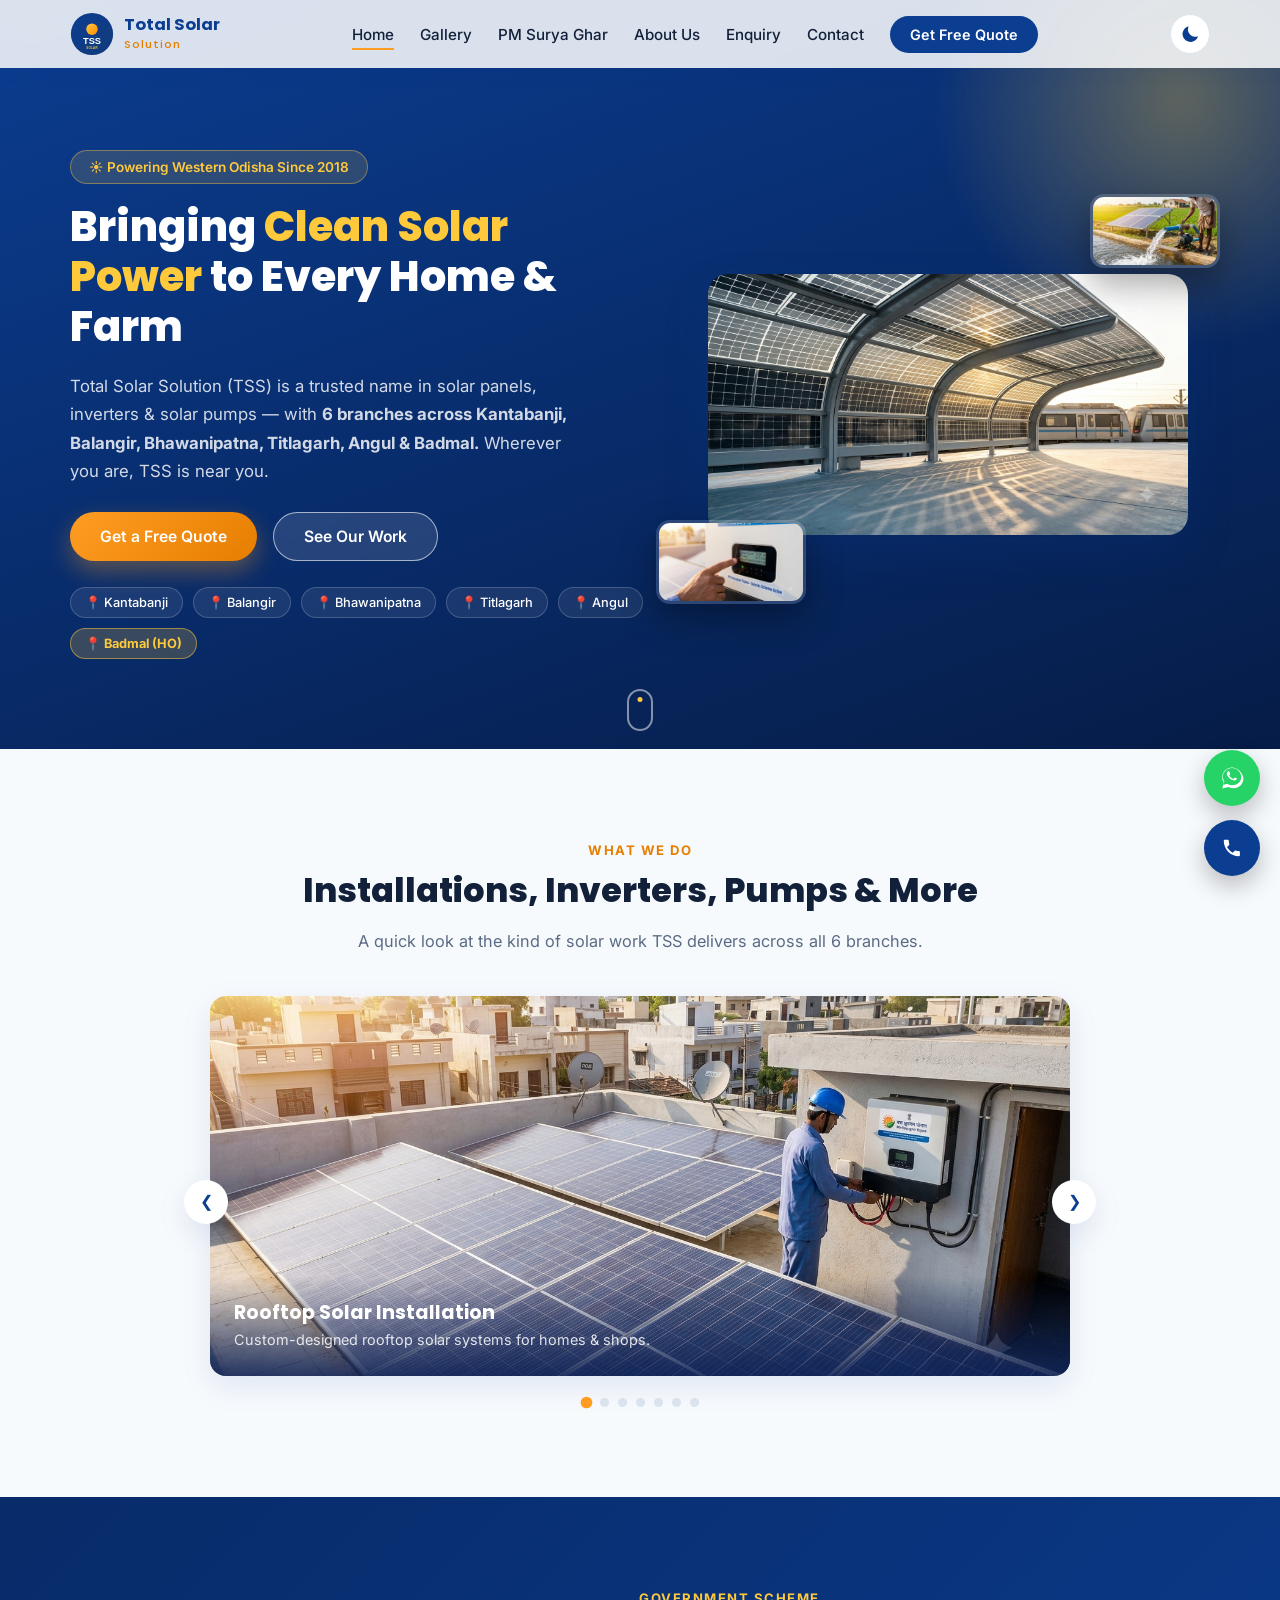
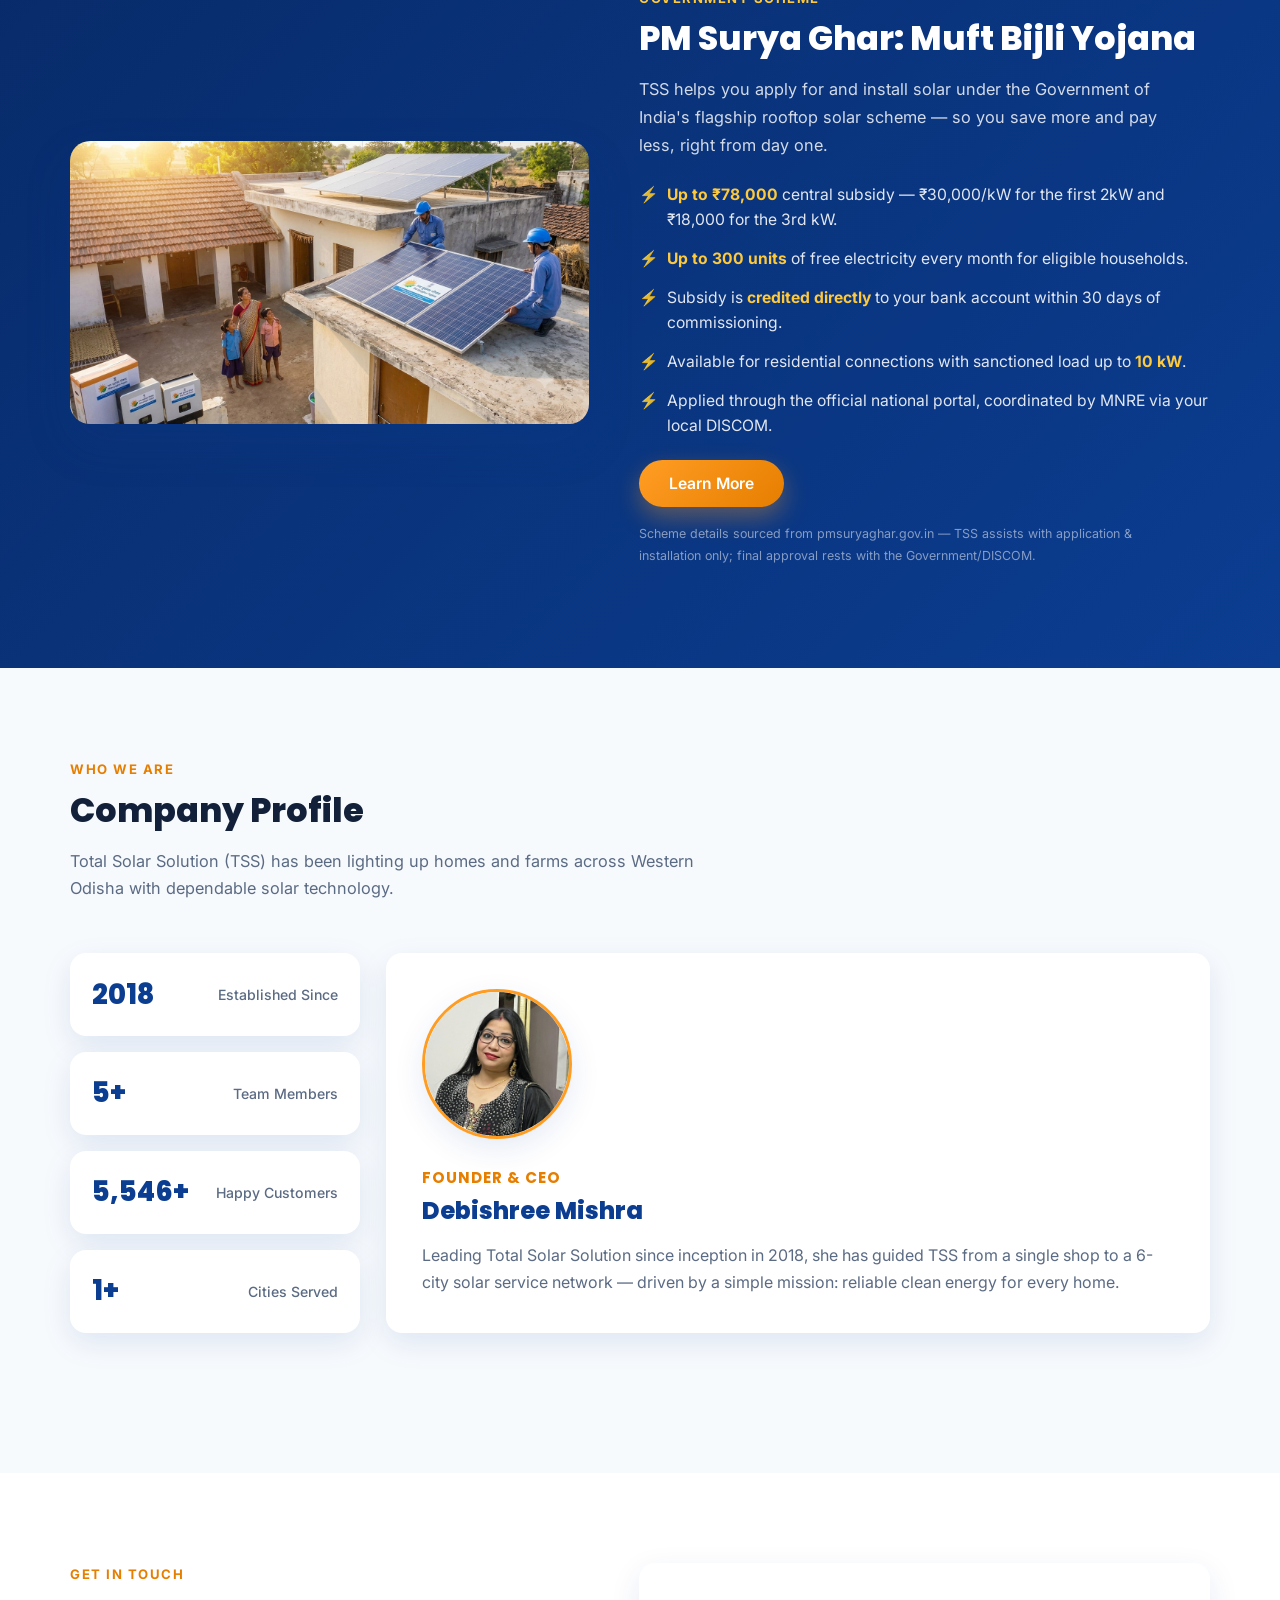
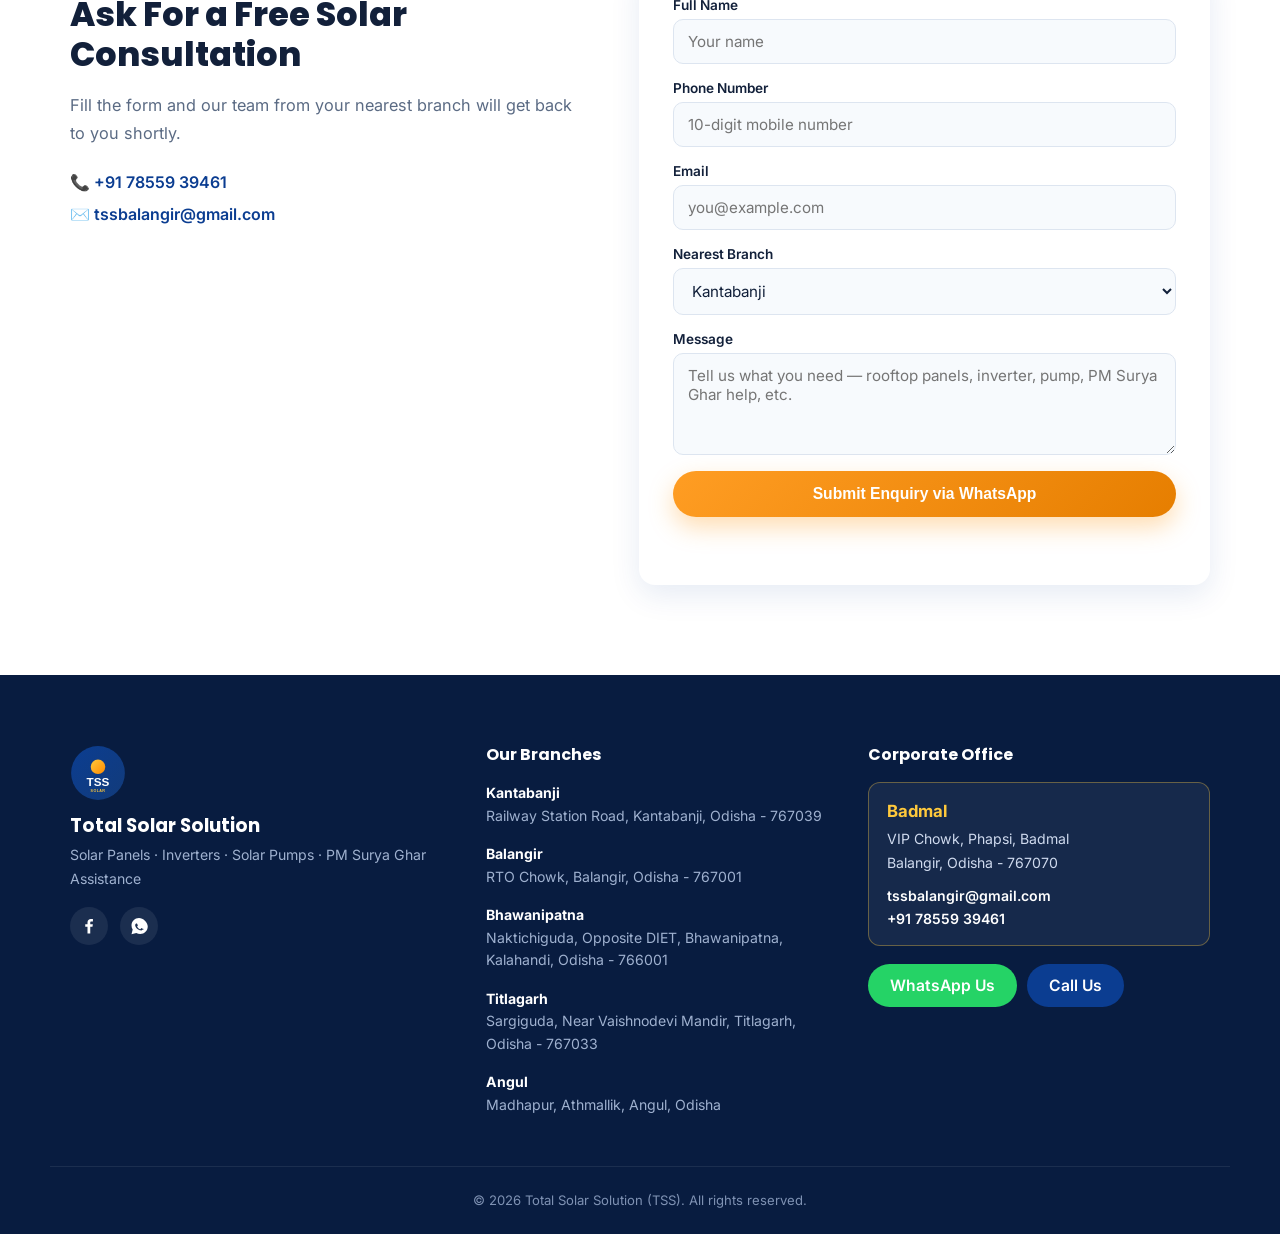
==== index.html @ 4fa4f5e7 "Initial commit: Total Solar Solution (TSS) landing page - Home page: hero, gallery, PM Surya Ghar te" ====
<!DOCTYPE html>
<html lang="en">
<head>
<meta charset="UTF-8">
<meta name="viewport" content="width=device-width, initial-scale=1.0">
<title>Total Solar Solution (TSS) | Solar Panels, Inverters & Pumps in Odisha</title>
<meta name="description" content="Total Solar Solution (TSS) - Trusted solar installation company with branches across Kantabanji, Balangir, Bhawanipatna, Titlagarh, Angul & Badmal. Solar panels, inverters, pumps & PM Surya Ghar Yojana assistance.">
<link rel="icon" href="images/logo.svg" type="image/svg+xml">
<link rel="preconnect" href="https://fonts.googleapis.com">
<link href="https://fonts.googleapis.com/css2?family=Poppins:wght@400;500;600;700;800&family=Inter:wght@400;500;600&display=swap" rel="stylesheet">
<link rel="stylesheet" href="css/style.css">
</head>
<body>

<!-- ===== NOTE FOR ANISH: Still open before going live =====
  1. Phone / WhatsApp number is set to +91 78559 39461 across the page. If WhatsApp uses a different number, update "917855939461" in index.html and js/script.js.
  2. Angul branch has no PIN code yet - search "Athmallik, Angul, Odisha" in the footer and add it once you have it.
  3. Facebook page URL - the footer icon currently links to "#", search "target=\"_blank\" rel=\"noopener\" aria-label=\"Facebook\"".
  4. Logo (images/logo.svg is still a placeholder) - swap in your real logo file.
  5. PM Surya Ghar "Learn More" button href="#" - link to your chosen page/portal.
  6. Enquiry form posts to Formsubmit using tssbalangir@gmail.com as a backup channel - confirm the activation email Formsubmit sends on first submission.
======================================================================= -->

<!-- Preloader -->
<div id="preloader"><div class="sun-loader"></div></div>

<!-- Floating action buttons -->
<div class="fab-stack">
  <a href="https://wa.me/917855939461" class="fab fab-whatsapp" target="_blank" rel="noopener" aria-label="Chat on WhatsApp">
    <svg viewBox="0 0 32 32" width="26" height="26"><path fill="#fff" d="M16 3C9.4 3 4 8.4 4 15c0 2.4.7 4.6 1.9 6.5L4 29l7.7-1.8c1.8 1 3.9 1.5 6.3 1.5 6.6 0 12-5.4 12-12S22.6 3 16 3zm0 21.8c-2 0-3.9-.5-5.5-1.5l-.4-.2-4.6 1.1 1.1-4.5-.3-.4C5.3 17.7 4.7 16 4.7 15 4.7 8.8 9.8 3.7 16 3.7S27.3 8.8 27.3 15 22.2 24.8 16 24.8zm6-8.3c-.3-.2-1.9-1-2.2-1.1-.3-.1-.5-.2-.7.2-.2.3-.8 1.1-1 1.3-.2.2-.4.2-.7.1-.3-.2-1.4-.5-2.7-1.6-1-.9-1.7-2-1.9-2.3-.2-.3 0-.5.1-.7.1-.1.3-.4.5-.5.2-.2.2-.3.3-.5.1-.2 0-.4 0-.6 0-.2-.7-1.8-1-2.4-.3-.6-.5-.6-.7-.6h-.6c-.2 0-.5.1-.8.4-.3.3-1 1-1 2.5s1.1 2.9 1.2 3.1c.1.2 2.1 3.3 5.2 4.5.7.3 1.3.5 1.7.6.7.2 1.4.2 1.9.1.6-.1 1.9-.8 2.1-1.5.3-.7.3-1.3.2-1.5-.1-.1-.3-.2-.6-.4z"/></svg>
  </a>
  <a href="tel:+917855939461" class="fab fab-call" aria-label="Call us">
    <svg viewBox="0 0 24 24" width="22" height="22"><path fill="#fff" d="M6.6 10.8c1.4 2.7 3.6 4.9 6.3 6.3l2.1-2.1c.3-.3.7-.4 1-.2 1.1.4 2.3.6 3.6.6.6 0 1 .4 1 1V20c0 .6-.4 1-1 1C10.6 21 3 13.4 3 4c0-.6.4-1 1-1h3.5c.6 0 1 .4 1 1 0 1.3.2 2.5.6 3.6.1.3 0 .7-.2 1l-2.3 2.2z"/></svg>
  </a>
</div>

<!-- ===== NAVBAR ===== -->
<header class="navbar" id="navbar">
  <div class="container nav-inner">
    <a href="#home" class="brand">
      <img src="images/logo.svg" alt="Total Solar Solution logo" class="brand-logo">
      <span class="brand-text">Total Solar<br><small>Solution</small></span>
    </a>
    <nav class="nav-links" id="navLinks">
      <a href="#home" class="nav-link active">Home</a>
      <a href="#gallery" class="nav-link">Gallery</a>
      <a href="#suryaghar" class="nav-link">PM Surya Ghar</a>
      <a href="#about" class="nav-link">About Us</a>
      <a href="#enquiry" class="nav-link">Enquiry</a>
      <a href="#footer" class="nav-link">Contact</a>
      <a href="#enquiry" class="nav-cta">Get Free Quote</a>
    </nav>
    <div class="nav-actions">
      <button class="theme-toggle" id="themeToggle" aria-label="Toggle dark mode">
        <svg class="icon-moon" viewBox="0 0 24 24" width="20" height="20"><path fill="currentColor" d="M20.7 14.9a8.5 8.5 0 0 1-10.6-11 .6.6 0 0 0-.8-.8 9.5 9.5 0 1 0 12.2 12.2.6.6 0 0 0-.8-.4z"/></svg>
        <svg class="icon-sun" viewBox="0 0 24 24" width="20" height="20"><circle cx="12" cy="12" r="4.5" fill="currentColor"/><g stroke="currentColor" stroke-width="1.8" stroke-linecap="round"><line x1="12" y1="1.5" x2="12" y2="4"/><line x1="12" y1="20" x2="12" y2="22.5"/><line x1="1.5" y1="12" x2="4" y2="12"/><line x1="20" y1="12" x2="22.5" y2="12"/><line x1="4.2" y1="4.2" x2="5.9" y2="5.9"/><line x1="18.1" y1="18.1" x2="19.8" y2="19.8"/><line x1="4.2" y1="19.8" x2="5.9" y2="18.1"/><line x1="18.1" y1="5.9" x2="19.8" y2="4.2"/></g></svg>
      </button>
      <button class="hamburger" id="hamburger" aria-label="Toggle menu">
        <span></span><span></span><span></span>
      </button>
    </div>
  </div>
</header>

<!-- ===== HERO ===== -->
<section class="hero" id="home">
  <div class="hero-bg-glow"></div>
  <div class="container hero-inner">
    <div class="hero-copy" data-reveal>
      <span class="badge-pill">☀️ Powering Western Odisha Since 2018</span>
      <h1>Bringing <span class="text-accent">Clean Solar Power</span> to Every Home &amp; Farm</h1>
      <p class="hero-sub">
        Total Solar Solution (TSS) is a trusted name in solar panels, inverters &amp; solar pumps —
        with <strong>6 branches across Kantabanji, Balangir, Bhawanipatna, Titlagarh, Angul &amp; Badmal.</strong>
        Wherever you are, TSS is near you.
      </p>
      <div class="hero-cta-row">
        <a href="#enquiry" class="btn btn-primary">Get a Free Quote</a>
        <a href="#gallery" class="btn btn-ghost">See Our Work</a>
      </div>
      <div class="city-chip-row">
        <span class="city-chip">📍 Kantabanji</span>
        <span class="city-chip">📍 Balangir</span>
        <span class="city-chip">📍 Bhawanipatna</span>
        <span class="city-chip">📍 Titlagarh</span>
        <span class="city-chip">📍 Angul</span>
        <span class="city-chip city-chip-main">📍 Badmal (HO)</span>
      </div>
    </div>
    <div class="hero-visual" data-reveal>
      <img src="images/hero-canopy.png" alt="Large-scale solar canopy installation" class="hero-img float-slow">
      <img src="images/inverter-photo.png" alt="Solar inverter monitoring display" class="hero-float hero-float-1 float-fast">
      <img src="images/pump-photo.png" alt="Solar water pump in a farm field" class="hero-float hero-float-2 float-med">
    </div>
  </div>
  <div class="scroll-cue"><span></span></div>
</section>

<!-- ===== SLIDESHOW / GALLERY ===== -->
<section class="gallery-section" id="gallery">
  <div class="container">
    <p class="eyebrow" data-reveal>What We Do</p>
    <h2 data-reveal>Installations, Inverters, Pumps &amp; More</h2>
    <p class="section-sub" data-reveal>A quick look at the kind of solar work TSS delivers across all 6 branches.</p>
  </div>
  <div class="slideshow" data-reveal>
    <div class="slides-track" id="slidesTrack">
      <div class="slide active">
        <img src="images/rooftop-install.png" alt="TSS technician connecting a rooftop solar installation in India">
        <div class="slide-caption"><h3>Rooftop Solar Installation</h3><p>Custom-designed rooftop solar systems for homes &amp; shops.</p></div>
      </div>
      <div class="slide">
        <img src="images/inverter-photo.png" alt="Solar inverter monitoring display showing live generation data">
        <div class="slide-caption"><h3>Solar Inverters</h3><p>Reliable on-grid &amp; off-grid inverters with warranty support.</p></div>
      </div>
      <div class="slide">
        <img src="images/pump-photo.png" alt="Solar water pump irrigating a farm field">
        <div class="slide-caption"><h3>Solar Water Pumps</h3><p>Diesel-free irrigation pumps for farmers in the region.</p></div>
      </div>
      <div class="slide">
        <img src="images/suryaghar-family.png" alt="Family with a PM Surya Ghar Yojana rooftop solar installation">
        <div class="slide-caption"><h3>PM Surya Ghar Yojana</h3><p>End-to-end help getting your subsidy &amp; free rooftop solar.</p></div>
      </div>
      <div class="slide">
        <img src="images/microgrid-pump.png" alt="Community microgrid and irrigation project supported by PM Surya Ghar Yojana">
        <div class="slide-caption"><h3>Rural Microgrid Projects</h3><p>Community-scale solar powering irrigation &amp; village needs.</p></div>
      </div>
      <div class="slide">
        <img src="images/battery-farm.png" alt="Solar farm battery and monitoring station">
        <div class="slide-caption"><h3>Battery &amp; Monitoring Systems</h3><p>Large-scale battery and inverter stations for reliable backup power.</p></div>
      </div>
      <div class="slide">
        <img src="images/hero-canopy.png" alt="Large-scale solar canopy installation">
        <div class="slide-caption"><h3>Large-Scale Solar Installations</h3><p>From rooftops to canopies — solar infrastructure at any scale.</p></div>
      </div>
    </div>
    <button class="slide-arrow slide-prev" id="slidePrev" aria-label="Previous slide">&#10094;</button>
    <button class="slide-arrow slide-next" id="slideNext" aria-label="Next slide">&#10095;</button>
    <div class="slide-dots" id="slideDots"></div>
  </div>
</section>

<!-- ===== PM SURYA GHAR YOJANA ===== -->
<section class="suryaghar-section" id="suryaghar">
  <div class="container suryaghar-inner">
    <div class="suryaghar-visual" data-reveal>
      <img src="images/suryaghar-family.png" alt="Family with a PM Surya Ghar Yojana rooftop solar installation" class="float-slow">
    </div>
    <div class="suryaghar-copy" data-reveal>
      <p class="eyebrow eyebrow-light">Government Scheme</p>
      <h2>PM Surya Ghar: Muft Bijli Yojana</h2>
      <p class="section-sub-light">
        TSS helps you apply for and install solar under the Government of India's flagship rooftop
        solar scheme — so you save more and pay less, right from day one.
      </p>
      <ul class="scheme-points">
        <li><strong>Up to ₹78,000</strong> central subsidy — ₹30,000/kW for the first 2kW and ₹18,000 for the 3rd kW.</li>
        <li><strong>Up to 300 units</strong> of free electricity every month for eligible households.</li>
        <li>Subsidy is <strong>credited directly</strong> to your bank account within 30 days of commissioning.</li>
        <li>Available for residential connections with sanctioned load up to <strong>10 kW</strong>.</li>
        <li>Applied through the official national portal, coordinated by MNRE via your local DISCOM.</li>
      </ul>
      <a href="pm-surya-ghar.html" class="btn btn-primary" id="learnMoreBtn">Learn More</a>
      <p class="scheme-disclaimer">Scheme details sourced from pmsuryaghar.gov.in — TSS assists with application &amp; installation only; final approval rests with the Government/DISCOM.</p>
    </div>
  </div>
</section>

<!-- ===== ABOUT / COMPANY PROFILE ===== -->
<section class="about-section" id="about">
  <div class="container">
    <p class="eyebrow" data-reveal>Who We Are</p>
    <h2 data-reveal>Company Profile</h2>
    <p class="section-sub" data-reveal>Total Solar Solution (TSS) has been lighting up homes and farms across Western Odisha with dependable solar technology.</p>

    <div class="about-grid">
      <div class="stats-grid" data-reveal>
        <div class="stat-card">
          <span class="stat-num" data-count="2018" data-suffix="">2018</span>
          <span class="stat-label">Established Since</span>
        </div>
        <div class="stat-card">
          <span class="stat-num" data-count="20" data-suffix="+">0</span>
          <span class="stat-label">Team Members</span>
        </div>
        <div class="stat-card">
          <span class="stat-num" data-count="20000" data-suffix="+">0</span>
          <span class="stat-label">Happy Customers</span>
        </div>
        <div class="stat-card">
          <span class="stat-num" data-count="6" data-suffix="+">0</span>
          <span class="stat-label">Cities Served</span>
        </div>
      </div>

      <div class="ceo-card" data-reveal>
        <div class="ceo-photo-wrap">
          <img src="images/ceo.jpg" alt="Debishree Mishra, Founder &amp; CEO of Total Solar Solution" class="ceo-photo">
        </div>
        <div class="ceo-info">
          <h3>Founder &amp; CEO</h3>
          <p class="ceo-name">Debishree Mishra</p>
          <p>Leading Total Solar Solution since inception in 2018, she has guided TSS from a single shop
          to a 6-city solar service network — driven by a simple mission: reliable clean energy for every home.</p>
        </div>
      </div>
    </div>
  </div>
</section>

<!-- ===== ENQUIRY / CONTACT FORM ===== -->
<section class="enquiry-section" id="enquiry">
  <div class="container enquiry-inner">
    <div class="enquiry-copy" data-reveal>
      <p class="eyebrow">Get In Touch</p>
      <h2>Ask For a Free Solar Consultation</h2>
      <p class="section-sub">Fill the form and our team from your nearest branch will get back to you shortly.</p>
      <div class="quick-contact">
        <a href="tel:+917855939461" class="quick-contact-item">📞 +91 78559 39461</a>
        <a href="mailto:tssbalangir@gmail.com" class="quick-contact-item">✉️ tssbalangir@gmail.com</a>
      </div>
    </div>
    <form class="enquiry-form" data-reveal id="enquiryForm" action="https://formsubmit.co/tssbalangir@gmail.com" method="POST">
      <input type="hidden" name="_subject" value="New Enquiry - TSS Website">
      <input type="hidden" name="_captcha" value="false">
      <div class="form-row">
        <label>Full Name</label>
        <input type="text" name="Name" required placeholder="Your name">
      </div>
      <div class="form-row">
        <label>Phone Number</label>
        <input type="tel" name="Phone" required placeholder="10-digit mobile number">
      </div>
      <div class="form-row">
        <label>Email</label>
        <input type="email" name="Email" placeholder="you@example.com">
      </div>
      <div class="form-row">
        <label>Nearest Branch</label>
        <select name="Branch">
          <option>Kantabanji</option>
          <option>Balangir</option>
          <option>Bhawanipatna</option>
          <option>Titlagarh</option>
          <option>Angul</option>
          <option>Badmal (Head Office)</option>
        </select>
      </div>
      <div class="form-row">
        <label>Message</label>
        <textarea name="Message" rows="4" placeholder="Tell us what you need — rooftop panels, inverter, pump, PM Surya Ghar help, etc."></textarea>
      </div>
      <button type="submit" class="btn btn-primary btn-block">Submit Enquiry via WhatsApp</button>
      <p class="form-status" id="formStatus"></p>
    </form>
  </div>
</section>

<!-- ===== FOOTER ===== -->
<footer class="footer" id="footer">
  <div class="container footer-grid">
    <div class="footer-brand">
      <img src="images/logo.svg" alt="TSS logo" class="footer-logo">
      <h3>Total Solar Solution</h3>
      <p>Solar Panels &middot; Inverters &middot; Solar Pumps &middot; PM Surya Ghar Assistance</p>
      <div class="footer-social">
        <a href="#" target="_blank" rel="noopener" aria-label="Facebook">
          <svg viewBox="0 0 24 24" width="20" height="20"><path fill="#fff" d="M13.5 21v-8h2.7l.4-3.1h-3.1V8c0-.9.25-1.5 1.55-1.5H16.7V3.7C16.4 3.65 15.4 3.55 14.25 3.55c-2.4 0-4.05 1.45-4.05 4.1V9.9H7.5V13h2.7v8h3.3z"/></svg>
        </a>
        <a href="https://wa.me/917855939461" target="_blank" rel="noopener" aria-label="WhatsApp">
          <svg viewBox="0 0 32 32" width="20" height="20"><path fill="#fff" d="M16 3C9.4 3 4 8.4 4 15c0 2.4.7 4.6 1.9 6.5L4 29l7.7-1.8c1.8 1 3.9 1.5 6.3 1.5 6.6 0 12-5.4 12-12S22.6 3 16 3zm6 18.5c-.3.7-1.6 1.4-2.1 1.5-.6.1-1.3.1-1.9-.1-.4-.2-1-.4-1.7-.6-3.1-1.2-5.1-4.3-5.2-4.5-.1-.2-1.2-1.6-1.2-3.1s.7-2.2 1-2.5c.3-.3.6-.4.8-.4h.6c.2 0 .4 0 .7.6.3.6 1 2.2 1 2.4 0 .2.1.4 0 .6-.1.2-.1.3-.3.5-.2.1-.4.4-.5.5-.1.2-.3.4-.1.7.2.3.9 1.4 1.9 2.3 1.3 1.1 2.4 1.4 2.7 1.6.3.1.5.1.7-.1.2-.2.8-1 1-1.3.2-.4.4-.3.7-.2.3.1 1.9.9 2.2 1.1.3.1.5.2.6.3.1.2.1.9-.2 1.6z"/></svg>
        </a>
      </div>
    </div>

    <div class="footer-addresses">
      <h4>Our Branches</h4>
      <ul class="address-list">
        <li><strong>Kantabanji</strong><br>Railway Station Road, Kantabanji, Odisha - 767039</li>
        <li><strong>Balangir</strong><br>RTO Chowk, Balangir, Odisha - 767001</li>
        <li><strong>Bhawanipatna</strong><br>Naktichiguda, Opposite DIET, Bhawanipatna, Kalahandi, Odisha - 766001</li>
        <li><strong>Titlagarh</strong><br>Sargiguda, Near Vaishnodevi Mandir, Titlagarh, Odisha - 767033</li>
        <li><strong>Angul</strong><br>Madhapur, Athmallik, Angul, Odisha</li>
      </ul>
    </div>

    <div class="footer-hq">
      <h4>Corporate Office</h4>
      <div class="hq-card">
        <strong>Badmal</strong>
        <p>VIP Chowk, Phapsi, Badmal<br>Balangir, Odisha - 767070</p>
        <a href="mailto:tssbalangir@gmail.com">tssbalangir@gmail.com</a>
        <a href="tel:+917855939461">+91 78559 39461</a>
      </div>
      <div class="footer-btn-row">
        <a href="https://wa.me/917855939461" class="btn btn-whatsapp" target="_blank" rel="noopener">WhatsApp Us</a>
        <a href="tel:+917855939461" class="btn btn-call">Call Us</a>
      </div>
    </div>
  </div>
  <div class="footer-bottom">
    <p>&copy; <span id="year"></span> Total Solar Solution (TSS). All rights reserved.</p>
  </div>
</footer>

<script src="js/script.js"></script>
</body>
</html>
---- css/style.css ----
/* ===================== TSS Landing Page Styles ===================== */
:root{
  --navy:#0B3D91;
  --navy-dark:#082B69;
  --orange:#FF9D23;
  --orange-dark:#E67E00;
  --yellow:#FFC93C;
  --green:#2FAE60;
  --bg-light:#F7FAFD;
  --text-dark:#12203A;
  --text-muted:#5B6B84;
  --white:#FFFFFF;
  --card-bg:#FFFFFF;
  --section-alt-bg:#FFFFFF;
  --navbar-bg:rgba(255,255,255,0.85);
  --border-light:#dde5f0;
  --accent-strong:var(--navy);
  --radius:16px;
  --shadow-soft:0 10px 30px rgba(11,61,145,0.10);
  --shadow-strong:0 20px 45px rgba(11,61,145,0.18);
  --font-head:'Poppins', sans-serif;
  --font-body:'Inter', sans-serif;
}

[data-theme="dark"]{
  --bg-light:#0A1420;
  --text-dark:#EAF1FB;
  --text-muted:#93A5C4;
  --card-bg:#101B2C;
  --section-alt-bg:#0D1826;
  --navbar-bg:rgba(8,16,28,0.85);
  --border-light:#233150;
  --accent-strong:#8FB4FF;
  --shadow-soft:0 10px 30px rgba(0,0,0,0.45);
  --shadow-strong:0 20px 45px rgba(0,0,0,0.55);
}

*,*::before,*::after{ box-sizing:border-box; }
html{ scroll-behavior:smooth; }
body{
  margin:0;
  font-family:var(--font-body);
  color:var(--text-dark);
  background:var(--bg-light);
  overflow-x:hidden;
  transition:background-color .4s ease, color .4s ease;
}
img{ max-width:100%; display:block; }
a{ text-decoration:none; color:inherit; }
ul{ margin:0; padding:0; list-style:none; }
h1,h2,h3,h4{ font-family:var(--font-head); margin:0 0 .5em; line-height:1.2; }
p{ margin:0 0 1em; color:var(--text-muted); line-height:1.7; }
.container{ width:100%; max-width:1180px; margin:0 auto; padding:0 20px; }

/* ---------- Preloader ---------- */
#preloader{
  position:fixed; inset:0; background:var(--navy);
  display:flex; align-items:center; justify-content:center;
  z-index:9999; transition:opacity .5s ease, visibility .5s ease;
}
#preloader.hide{ opacity:0; visibility:hidden; }
.sun-loader{
  width:60px; height:60px; border-radius:50%;
  background:conic-gradient(var(--yellow), var(--orange), var(--yellow));
  animation:spin 1s linear infinite;
  position:relative;
}
.sun-loader::after{
  content:''; position:absolute; inset:8px; border-radius:50%; background:var(--navy);
}
@keyframes spin{ to{ transform:rotate(360deg); } }

/* ---------- Buttons ---------- */
.btn{
  display:inline-flex; align-items:center; justify-content:center;
  padding:14px 30px; border-radius:50px; font-weight:600; font-size:0.98rem;
  border:none; cursor:pointer; transition:transform .25s ease, box-shadow .25s ease, background .25s ease;
}
.btn-primary{ background:linear-gradient(135deg, var(--orange), var(--orange-dark)); color:#fff; box-shadow:0 10px 25px rgba(255,157,35,.35); }
.btn-primary:hover{ transform:translateY(-3px); box-shadow:0 16px 30px rgba(255,157,35,.45); }
.btn-ghost{ background:rgba(255,255,255,.12); color:#fff; border:1.5px solid rgba(255,255,255,.6); backdrop-filter:blur(4px); }
.btn-ghost:hover{ background:rgba(255,255,255,.25); transform:translateY(-3px); }
.btn-block{ width:100%; }
.btn-whatsapp{ background:#25D366; color:#fff; padding:12px 22px; border-radius:50px; font-weight:600; }
.btn-call{ background:var(--navy); color:#fff; padding:12px 22px; border-radius:50px; font-weight:600; }

/* ---------- Reveal animation ---------- */
[data-reveal]{ opacity:0; transform:translateY(30px); transition:opacity .8s ease, transform .8s ease; }
[data-reveal].in-view{ opacity:1; transform:translateY(0); }

/* ---------- Floating animations ---------- */
@keyframes floatSlow{ 0%,100%{ transform:translateY(0) rotate(0deg);} 50%{ transform:translateY(-14px) rotate(1deg);} }
@keyframes floatMed{ 0%,100%{ transform:translateY(0);} 50%{ transform:translateY(-20px);} }
@keyframes floatFast{ 0%,100%{ transform:translateY(0) rotate(0deg);} 50%{ transform:translateY(-10px) rotate(-3deg);} }
.float-slow{ animation:floatSlow 6s ease-in-out infinite; }
.float-med{ animation:floatMed 5s ease-in-out infinite; }
.float-fast{ animation:floatFast 4s ease-in-out infinite; }

/* ---------- Navbar ---------- */
.navbar{
  position:fixed; top:0; left:0; right:0; z-index:1000;
  background:var(--navbar-bg); backdrop-filter:blur(10px);
  box-shadow:0 2px 20px rgba(11,61,145,0.06);
  transition:padding .3s ease, box-shadow .3s ease, background-color .4s ease;
}
.navbar.scrolled{ box-shadow:0 6px 24px rgba(11,61,145,.12); }
.nav-inner{ display:flex; align-items:center; justify-content:space-between; padding:12px 20px; }
.brand{ display:flex; align-items:center; gap:10px; }
.brand-logo{ width:44px; height:44px; }
.brand-text{ font-family:var(--font-head); font-weight:700; color:var(--accent-strong); font-size:1.02rem; line-height:1.1; }
.brand-text small{ font-weight:500; color:var(--orange-dark); font-size:.7rem; letter-spacing:1px; }

.nav-links{ display:flex; align-items:center; gap:26px; }
.nav-link{ font-weight:500; color:var(--text-dark); position:relative; padding:6px 0; font-size:.95rem; }
.nav-link::after{ content:''; position:absolute; left:0; bottom:0; width:0; height:2px; background:var(--orange); transition:width .3s ease; }
.nav-link:hover::after, .nav-link.active::after{ width:100%; }
.nav-cta{ background:var(--navy); color:#fff !important; padding:10px 20px; border-radius:50px; font-weight:600; font-size:.9rem; transition:background .3s ease, transform .3s ease; }
.nav-cta:hover{ background:var(--orange-dark); transform:translateY(-2px); }

.nav-actions{ display:flex; align-items:center; gap:10px; }
.theme-toggle{
  display:flex; align-items:center; justify-content:center; width:40px; height:40px;
  border-radius:50%; border:1.5px solid var(--border-light); background:var(--card-bg);
  color:var(--accent-strong); cursor:pointer; transition:transform .3s ease, background-color .4s ease, border-color .4s ease;
}
.theme-toggle:hover{ transform:rotate(20deg) scale(1.08); }
.theme-toggle .icon-sun{ display:none; }
[data-theme="dark"] .theme-toggle .icon-moon{ display:none; }
[data-theme="dark"] .theme-toggle .icon-sun{ display:block; }

.hamburger{ display:none; flex-direction:column; gap:5px; background:none; border:none; cursor:pointer; padding:8px; z-index:1100; }
.hamburger span{ width:26px; height:3px; background:var(--accent-strong); border-radius:2px; transition:all .3s ease; }
.hamburger.open span:nth-child(1){ transform:translateY(8px) rotate(45deg); }
.hamburger.open span:nth-child(2){ opacity:0; }
.hamburger.open span:nth-child(3){ transform:translateY(-8px) rotate(-45deg); }

/* ---------- Hero ---------- */
.hero{
  position:relative; padding:150px 0 90px;
  background:linear-gradient(160deg, var(--navy) 0%, var(--navy-dark) 55%, #061c47 100%);
  overflow:hidden;
}
.hero-bg-glow{
  position:absolute; top:-150px; right:-150px; width:500px; height:500px;
  background:radial-gradient(circle, rgba(255,201,60,.35), transparent 70%);
  filter:blur(10px); pointer-events:none;
}
.hero-inner{ display:grid; grid-template-columns:1.1fr 1fr; align-items:center; gap:40px; position:relative; z-index:2; }
.badge-pill{
  display:inline-block; background:rgba(255,201,60,.15); color:var(--yellow);
  padding:8px 18px; border-radius:50px; font-size:.85rem; font-weight:600; margin-bottom:18px;
  border:1px solid rgba(255,201,60,.4);
}
.hero h1{ color:#fff; font-size:2.6rem; font-weight:800; margin-bottom:20px; }
.text-accent{ color:var(--yellow); }
.hero-sub{ color:rgba(255,255,255,.82); font-size:1.05rem; max-width:520px; }
.hero-cta-row{ display:flex; gap:16px; flex-wrap:wrap; margin:26px 0; }
.city-chip-row{ display:flex; flex-wrap:wrap; gap:10px; margin-top:10px; }
.city-chip{
  background:rgba(255,255,255,.08); color:#fff; padding:7px 14px; border-radius:50px;
  font-size:.8rem; font-weight:500; border:1px solid rgba(255,255,255,.18);
}
.city-chip-main{ background:rgba(255,201,60,.2); border-color:rgba(255,201,60,.5); color:var(--yellow); font-weight:700; }

.hero-visual{ position:relative; display:flex; align-items:center; justify-content:center; min-height:380px; }
.hero-img{ width:100%; max-width:480px; border-radius:20px; box-shadow:var(--shadow-strong); }
.hero-float{ position:absolute; border-radius:14px; box-shadow:0 15px 35px rgba(0,0,0,.35); border:3px solid rgba(255,255,255,.15); }
.hero-float-1{ width:150px; bottom:-10px; left:-30px; }
.hero-float-2{ width:130px; top:-20px; right:-10px; }

.scroll-cue{ position:absolute; bottom:18px; left:50%; transform:translateX(-50%); z-index:2; }
.scroll-cue span{ display:block; width:26px; height:42px; border:2px solid rgba(255,255,255,.5); border-radius:20px; position:relative; }
.scroll-cue span::before{
  content:''; position:absolute; top:6px; left:50%; transform:translateX(-50%);
  width:5px; height:5px; background:var(--yellow); border-radius:50%;
  animation:scrollDot 1.6s ease infinite;
}
@keyframes scrollDot{ 0%{ top:6px; opacity:1;} 80%{ top:24px; opacity:0;} 100%{ top:6px; opacity:0;} }

/* ---------- Section shared ---------- */
section{ padding:90px 0; }
.eyebrow{ color:var(--orange-dark); font-weight:700; letter-spacing:1.5px; text-transform:uppercase; font-size:.82rem; margin-bottom:10px; }
.eyebrow-light{ color:var(--yellow); }
h2{ font-size:2.1rem; font-weight:800; color:var(--text-dark); }
.section-sub{ max-width:640px; font-size:1.02rem; }
.section-sub-light{ color:rgba(255,255,255,.82); max-width:520px; font-size:1.02rem; }

/* ---------- Gallery / slideshow ---------- */
.gallery-section .container{ text-align:center; margin-bottom:40px; }
.gallery-section .section-sub{ margin:0 auto; }
.slideshow{ position:relative; max-width:900px; margin:0 auto; padding:0 20px; }
.slides-track{ position:relative; height:380px; overflow:hidden; border-radius:var(--radius); box-shadow:var(--shadow-soft); background:var(--card-bg); }
.slide{
  position:absolute; inset:0; opacity:0; visibility:hidden; z-index:1;
  transition:opacity .6s ease; background:var(--card-bg);
}
.slide.active{ opacity:1; visibility:visible; z-index:2; }
.slide img{ width:100%; height:380px; object-fit:cover; background:#eef4fb; display:block; }
.slide-caption{
  position:absolute; left:0; right:0; bottom:0; padding:24px;
  background:linear-gradient(0deg, rgba(11,32,84,.88), transparent);
  color:#fff;
}
.slide-caption h3{ color:#fff; margin-bottom:4px; font-size:1.2rem; }
.slide-caption p{ color:rgba(255,255,255,.85); margin:0; font-size:.9rem; }
.slide-arrow{
  position:absolute; top:50%; transform:translateY(-50%); z-index:5;
  background:var(--card-bg); border:none; width:44px; height:44px; border-radius:50%;
  box-shadow:var(--shadow-soft); cursor:pointer; font-size:1rem; color:var(--accent-strong);
  transition:background .3s ease, transform .3s ease;
}
.slide-arrow:hover{ background:var(--orange); color:#fff; }
.slide-prev{ left:-6px; }
.slide-next{ right:-6px; }
.slide-dots{ display:flex; justify-content:center; gap:9px; margin-top:22px; }
.slide-dots span{ width:9px; height:9px; border-radius:50%; background:var(--border-light); cursor:pointer; transition:background .3s ease, transform .3s ease; }
.slide-dots span.active{ background:var(--orange); transform:scale(1.3); }

/* ---------- PM Surya Ghar ---------- */
.suryaghar-section{
  background:linear-gradient(135deg, var(--navy-dark), var(--navy));
  position:relative; overflow:hidden;
}
.suryaghar-inner{ display:grid; grid-template-columns:1fr 1.1fr; gap:50px; align-items:center; }
.suryaghar-visual img{ border-radius:20px; box-shadow:var(--shadow-strong); }
.suryaghar-copy h2{ color:#fff; }
.scheme-points{ margin:22px 0; display:flex; flex-direction:column; gap:14px; }
.scheme-points li{ color:rgba(255,255,255,.88); padding-left:28px; position:relative; font-size:.98rem; line-height:1.6; }
.scheme-points li::before{ content:'⚡'; position:absolute; left:0; top:0; }
.scheme-points strong{ color:var(--yellow); }
.scheme-disclaimer{ font-size:.78rem; color:rgba(255,255,255,.5); margin-top:16px; max-width:520px; }

/* ---------- About / stats / CEO ---------- */
.about-section .container > p, .about-section .container > h2, .about-section .container > .eyebrow{ max-width:640px; }

.about-grid{ display:grid; grid-template-columns:290px 1fr; gap:26px; align-items:stretch; margin:50px 0; }

.stats-grid{ display:grid; grid-template-columns:repeat(4,1fr); gap:20px; max-width:100% !important; }
.about-grid .stats-grid{ grid-template-columns:1fr; gap:16px; }
.stat-card{
  background:var(--card-bg); border-radius:var(--radius); padding:28px 14px; text-align:center;
  box-shadow:var(--shadow-soft); transition:transform .3s ease, box-shadow .3s ease, background-color .4s ease;
}
.about-grid .stat-card{ display:flex; flex-direction:row; align-items:center; justify-content:space-between; text-align:left; padding:18px 22px; }
.stat-card:hover{ transform:translateY(-8px); box-shadow:var(--shadow-strong); }
.stat-num{ display:block; font-family:var(--font-head); font-size:2.1rem; font-weight:800; color:var(--accent-strong); }
.about-grid .stat-num{ font-size:1.7rem; }
.stat-label{ display:block; margin-top:6px; color:var(--text-muted); font-size:.88rem; font-weight:500; }
.about-grid .stat-label{ margin-top:0; text-align:right; }

.ceo-card{
  display:flex; gap:30px; align-items:center; background:var(--card-bg); border-radius:var(--radius);
  padding:36px; box-shadow:var(--shadow-soft); max-width:100% !important; flex-wrap:wrap;
  transition:background-color .4s ease;
}
.about-grid .ceo-card{ height:100%; align-content:center; }
.ceo-photo-wrap{ flex-shrink:0; }
.ceo-photo{
  width:150px; height:150px; border-radius:50%; object-fit:cover;
  border:3px solid var(--orange); box-shadow:var(--shadow-soft);
}
.ceo-photo-placeholder{
  width:150px; height:150px; border-radius:50%; background:linear-gradient(160deg,#eef4fb,#dde9f7);
  display:flex; flex-direction:column; align-items:center; justify-content:center; gap:8px;
  border:3px dashed #b9cbe6; text-align:center;
}
.ceo-photo-placeholder span{ font-size:.62rem; color:#7d8ba3; font-weight:600; padding:0 10px; }
.ceo-info h3{ color:var(--orange-dark); font-size:.95rem; text-transform:uppercase; letter-spacing:1px; margin-bottom:4px; }
.ceo-name{ font-family:var(--font-head); font-size:1.5rem; font-weight:800; color:var(--accent-strong); margin-bottom:10px; }
.ceo-info p:last-child{ margin-bottom:0; }

[data-theme="dark"] .ceo-photo-placeholder{ background:linear-gradient(160deg,#1b2740,#141d30); border-color:#33445f; }
[data-theme="dark"] .ceo-photo-placeholder span{ color:#9fb1cf; }

/* ---------- Enquiry form ---------- */
.enquiry-section{ background:var(--section-alt-bg); transition:background-color .4s ease; }
.enquiry-inner{ display:grid; grid-template-columns:1fr 1.1fr; gap:50px; align-items:flex-start; }
.enquiry-copy .section-sub{ margin-bottom:24px; }
.quick-contact{ display:flex; flex-direction:column; gap:12px; }
.quick-contact-item{ font-weight:600; color:var(--accent-strong); font-size:1rem; }
.enquiry-form{ background:var(--card-bg); border-radius:var(--radius); padding:34px; box-shadow:var(--shadow-soft); display:flex; flex-direction:column; gap:16px; transition:background-color .4s ease; }
.form-row{ display:flex; flex-direction:column; gap:6px; }
.form-row label{ font-weight:600; font-size:.85rem; color:var(--text-dark); }
.form-row input, .form-row select, .form-row textarea{
  padding:12px 14px; border-radius:10px; border:1.5px solid var(--border-light); font-family:var(--font-body);
  font-size:.95rem; background:var(--bg-light); color:var(--text-dark); transition:border-color .3s ease, box-shadow .3s ease, background-color .4s ease;
}
.form-row input:focus, .form-row select:focus, .form-row textarea:focus{
  outline:none; border-color:var(--orange); box-shadow:0 0 0 3px rgba(255,157,35,.15);
}
.form-status{
  font-size:.85rem; font-weight:600; color:var(--green); text-align:center;
  margin:2px 0 0; min-height:1.2em; opacity:0; transition:opacity .3s ease;
}
.form-status.show{ opacity:1; }

/* ---------- Footer ---------- */
.footer{ background:#081c40; color:#cfdaee; padding:70px 0 0; }
.footer-grid{ display:grid; grid-template-columns:1.1fr 1fr 1fr; gap:40px; padding-bottom:50px; border-bottom:1px solid rgba(255,255,255,.08); }
.footer-logo{ width:56px; height:56px; margin-bottom:14px; }
.footer-brand h3{ color:#fff; margin-bottom:6px; }
.footer-brand p{ color:#9fb1cf; font-size:.88rem; }
.footer-social{ display:flex; gap:12px; margin-top:16px; }
.footer-social a{ width:38px; height:38px; border-radius:50%; background:rgba(255,255,255,.08); display:flex; align-items:center; justify-content:center; transition:background .3s ease, transform .3s ease; }
.footer-social a:hover{ background:var(--orange); transform:translateY(-3px); }
.footer h4{ color:#fff; font-size:1rem; margin-bottom:18px; }
.address-list{ display:flex; flex-direction:column; gap:16px; }
.address-list li{ font-size:.88rem; color:#9fb1cf; line-height:1.6; }
.address-list strong{ color:#fff; }
.hq-card{
  background:rgba(255,255,255,.06); border:1px solid rgba(255,201,60,.35); border-radius:12px;
  padding:18px; display:flex; flex-direction:column; gap:6px; margin-bottom:18px;
}
.hq-card strong{ color:var(--yellow); font-size:1.05rem; }
.hq-card p{ color:#cfdaee; font-size:.88rem; margin:0 0 6px; }
.hq-card a{ font-size:.88rem; color:#fff; font-weight:600; }
.footer-btn-row{ display:flex; gap:10px; flex-wrap:wrap; }
.footer-bottom{ text-align:center; padding:22px 0; }
.footer-bottom p{ color:#7f92b3; font-size:.82rem; margin:0; }

/* ---------- Floating action buttons (whatsapp/call) ---------- */
.fab-stack{ position:fixed; bottom:24px; right:20px; z-index:900; display:flex; flex-direction:column; gap:14px; }
.fab{
  width:56px; height:56px; border-radius:50%; display:flex; align-items:center; justify-content:center;
  box-shadow:0 10px 25px rgba(0,0,0,.25); transition:transform .3s ease;
}
.fab-whatsapp{ background:#25D366; }
.fab-call{ background:var(--navy); }
.fab:hover{ transform:scale(1.1); }

/* ====================== RESPONSIVE ====================== */
@media (max-width:1024px){
  .hero h1{ font-size:2.2rem; }
  .suryaghar-inner, .enquiry-inner{ grid-template-columns:1fr; }
  .suryaghar-visual{ order:2; }
  .footer-grid{ grid-template-columns:1fr 1fr; }
  .footer-hq{ grid-column:span 2; }
}

@media (max-width:860px){
  .nav-links{
    position:fixed; top:0; right:-100%; height:100vh; width:78%; max-width:340px;
    background:var(--card-bg); flex-direction:column; align-items:flex-start; justify-content:flex-start;
    padding:100px 30px 30px; gap:22px; box-shadow:-10px 0 40px rgba(0,0,0,.15);
    transition:right .4s ease, background-color .4s ease; z-index:1050;
  }
  .nav-links.open{ right:0; }
  .nav-cta{ margin-top:10px; }
  .hamburger{ display:flex; }
  .hero-inner{ grid-template-columns:1fr; text-align:center; }
  .hero-sub{ margin:0 auto; }
  .hero-cta-row, .city-chip-row{ justify-content:center; }
  .hero-visual{ margin-top:40px; min-height:320px; }
  .about-grid{ grid-template-columns:1fr; gap:24px; }
  .about-grid .stats-grid{ grid-template-columns:repeat(2,1fr); gap:20px; }
  .about-grid .stat-card{ flex-direction:column; text-align:center; padding:28px 14px; }
  .about-grid .stat-num{ font-size:2.1rem; }
  .about-grid .stat-label{ text-align:center; margin-top:6px; }
  .stats-grid{ grid-template-columns:repeat(2,1fr); }
  .ceo-card{ flex-direction:column; text-align:center; }
}

@media (max-width:600px){
  section{ padding:64px 0; }
  .hero{ padding:130px 0 70px; }
  .hero h1{ font-size:1.8rem; }
  h2{ font-size:1.6rem; }
  .slide img{ height:260px; }
  .slides-track{ height:260px; }
  .hero-float-1{ width:105px; }
  .hero-float-2{ width:95px; }
  .footer-grid{ grid-template-columns:1fr; }
  .footer-hq{ grid-column:span 1; }
  .stats-grid{ grid-template-columns:repeat(2,1fr); gap:14px; }
  .stat-card{ padding:20px 10px; }
  .stat-num{ font-size:1.6rem; }
  .about-grid .stat-num{ font-size:1.6rem; }
  .about-grid .stat-card{ padding:20px 10px; }
  .enquiry-form{ padding:22px; }
  .fab{ width:50px; height:50px; }
  .brand-text{ font-size:.9rem; }
  .theme-toggle{ width:36px; height:36px; }
}
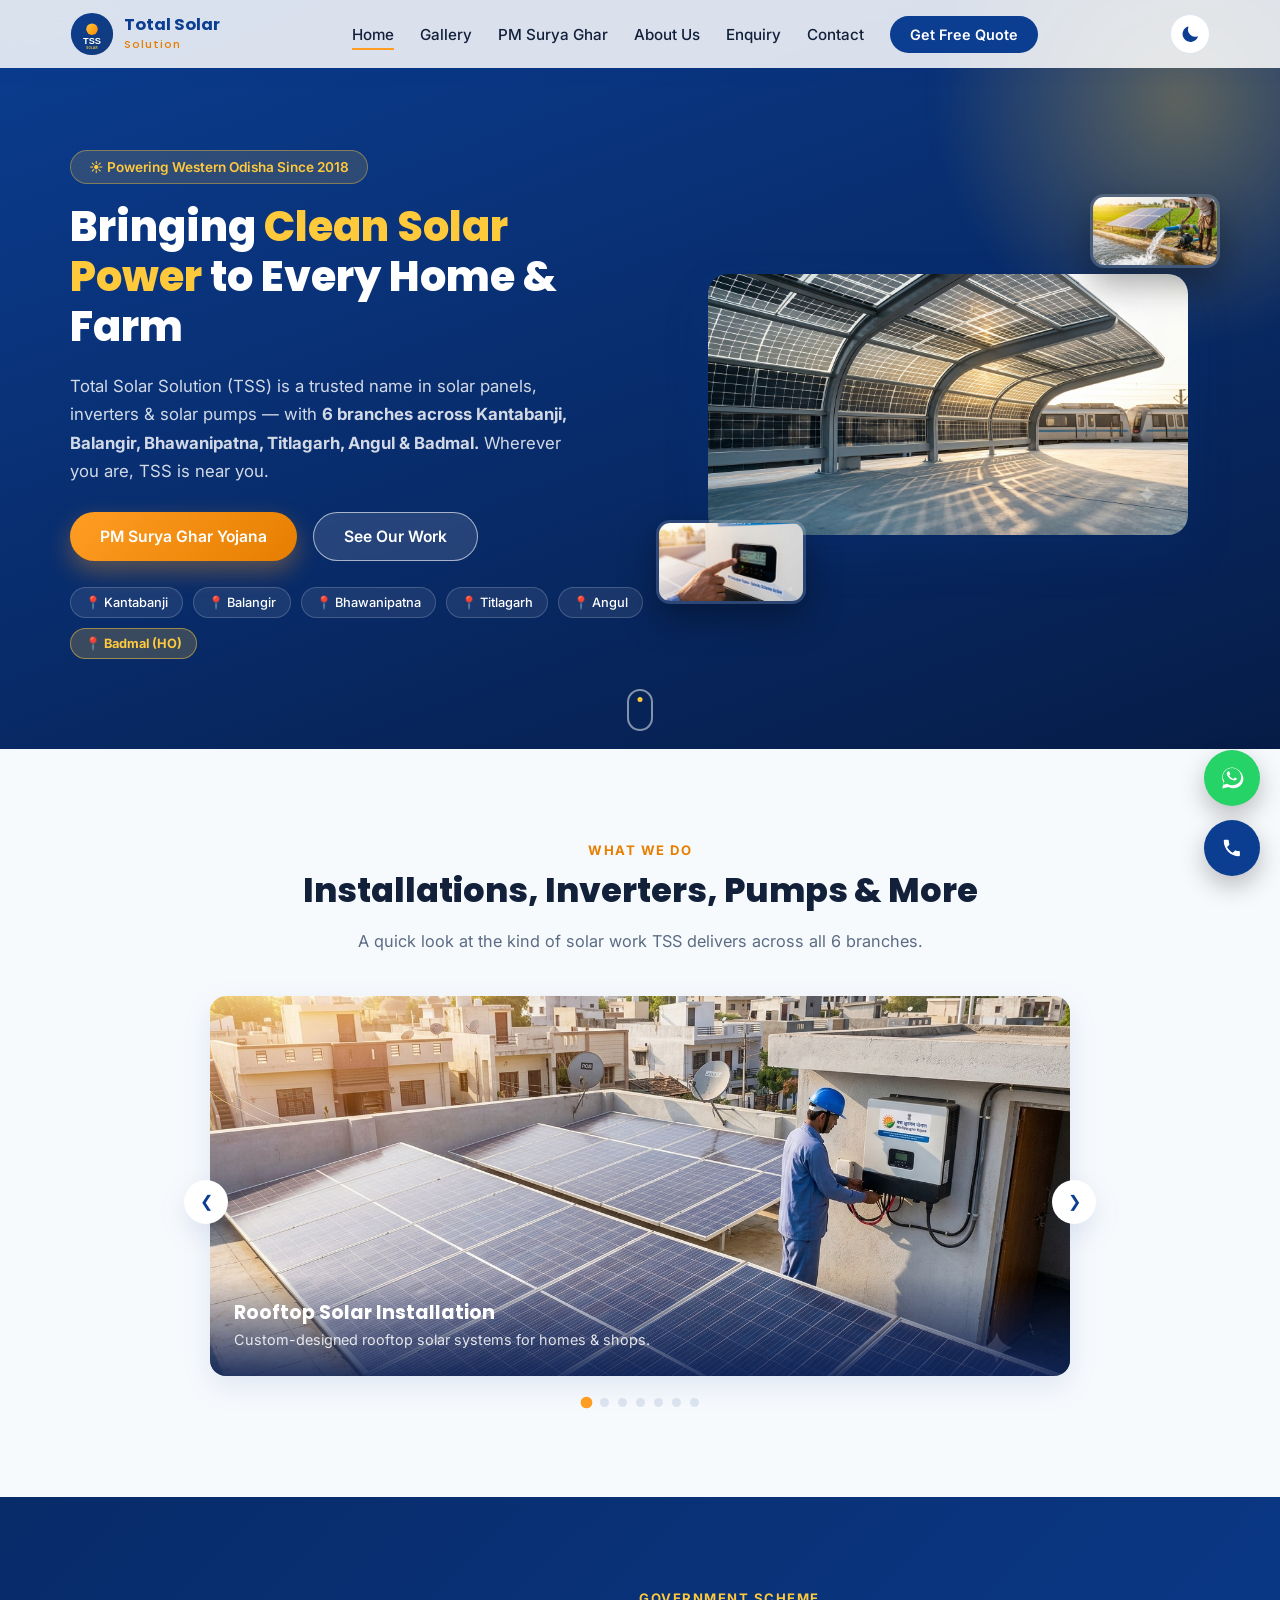
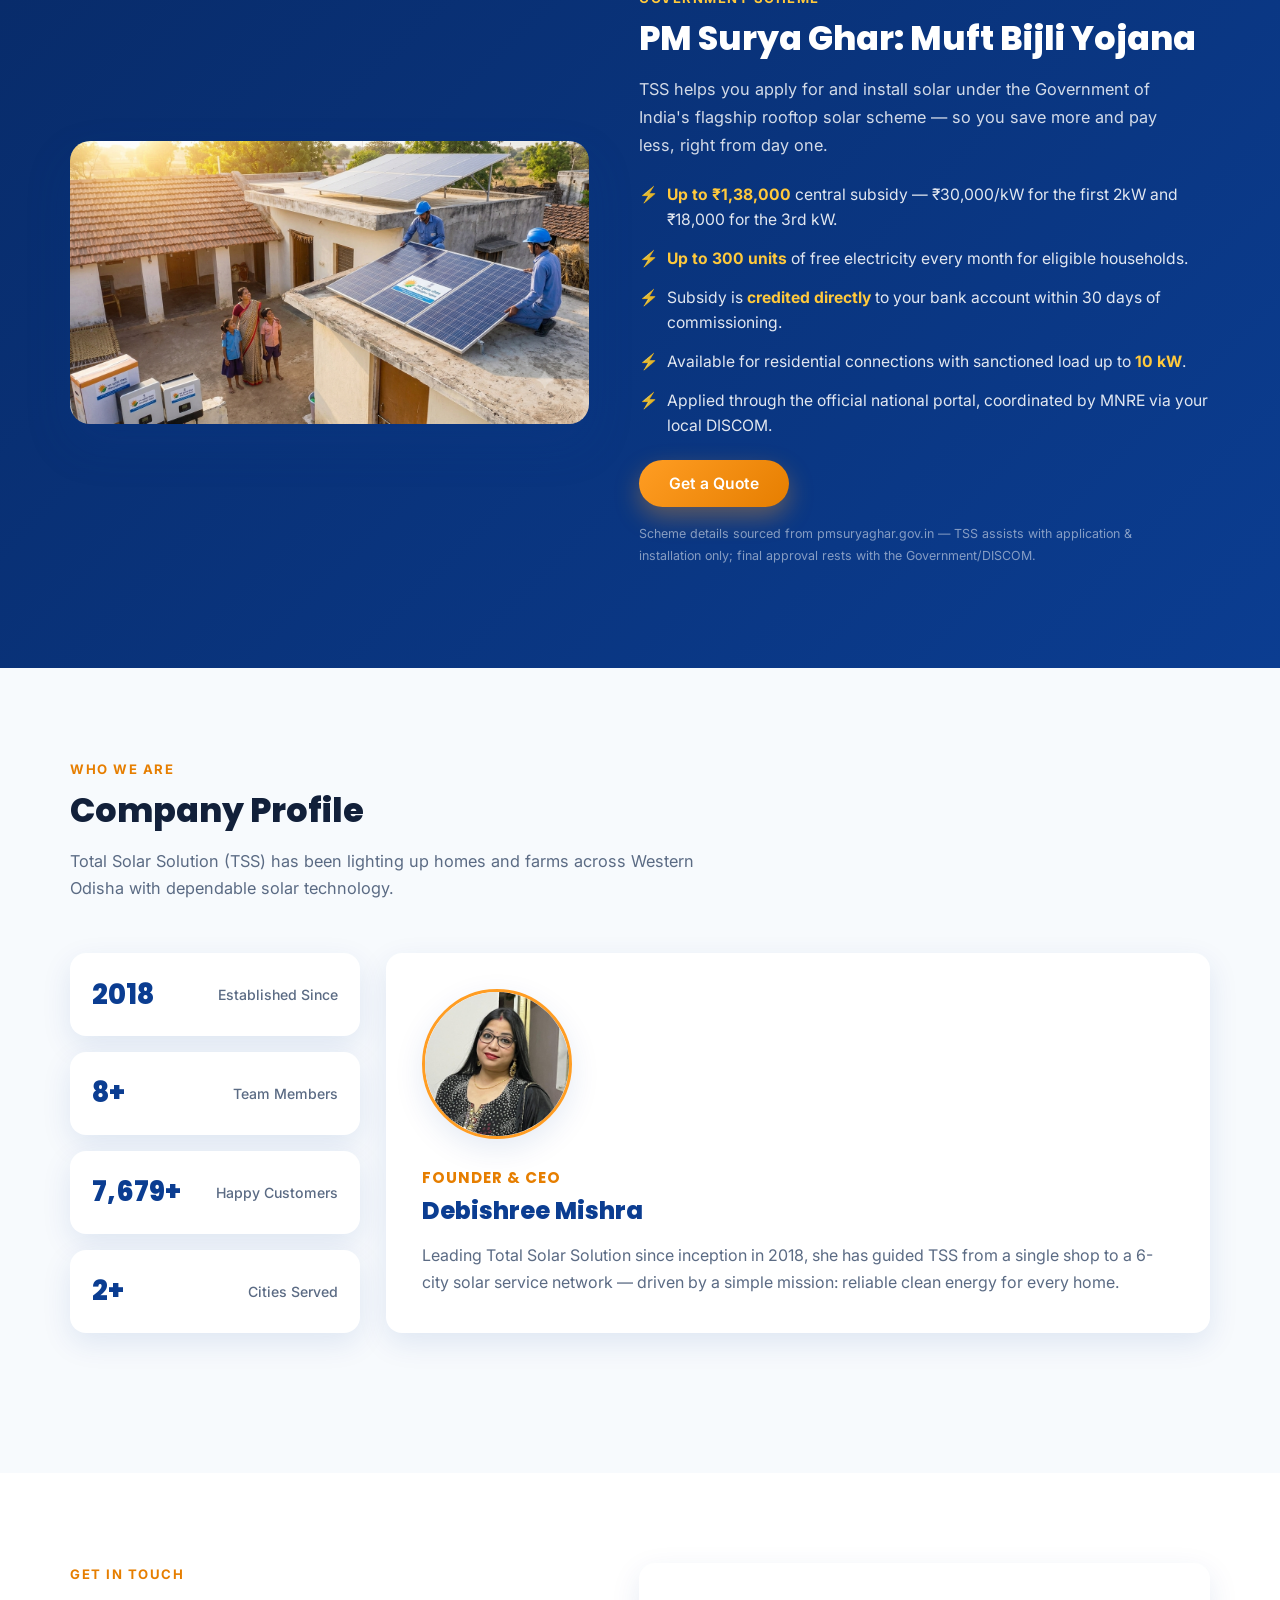
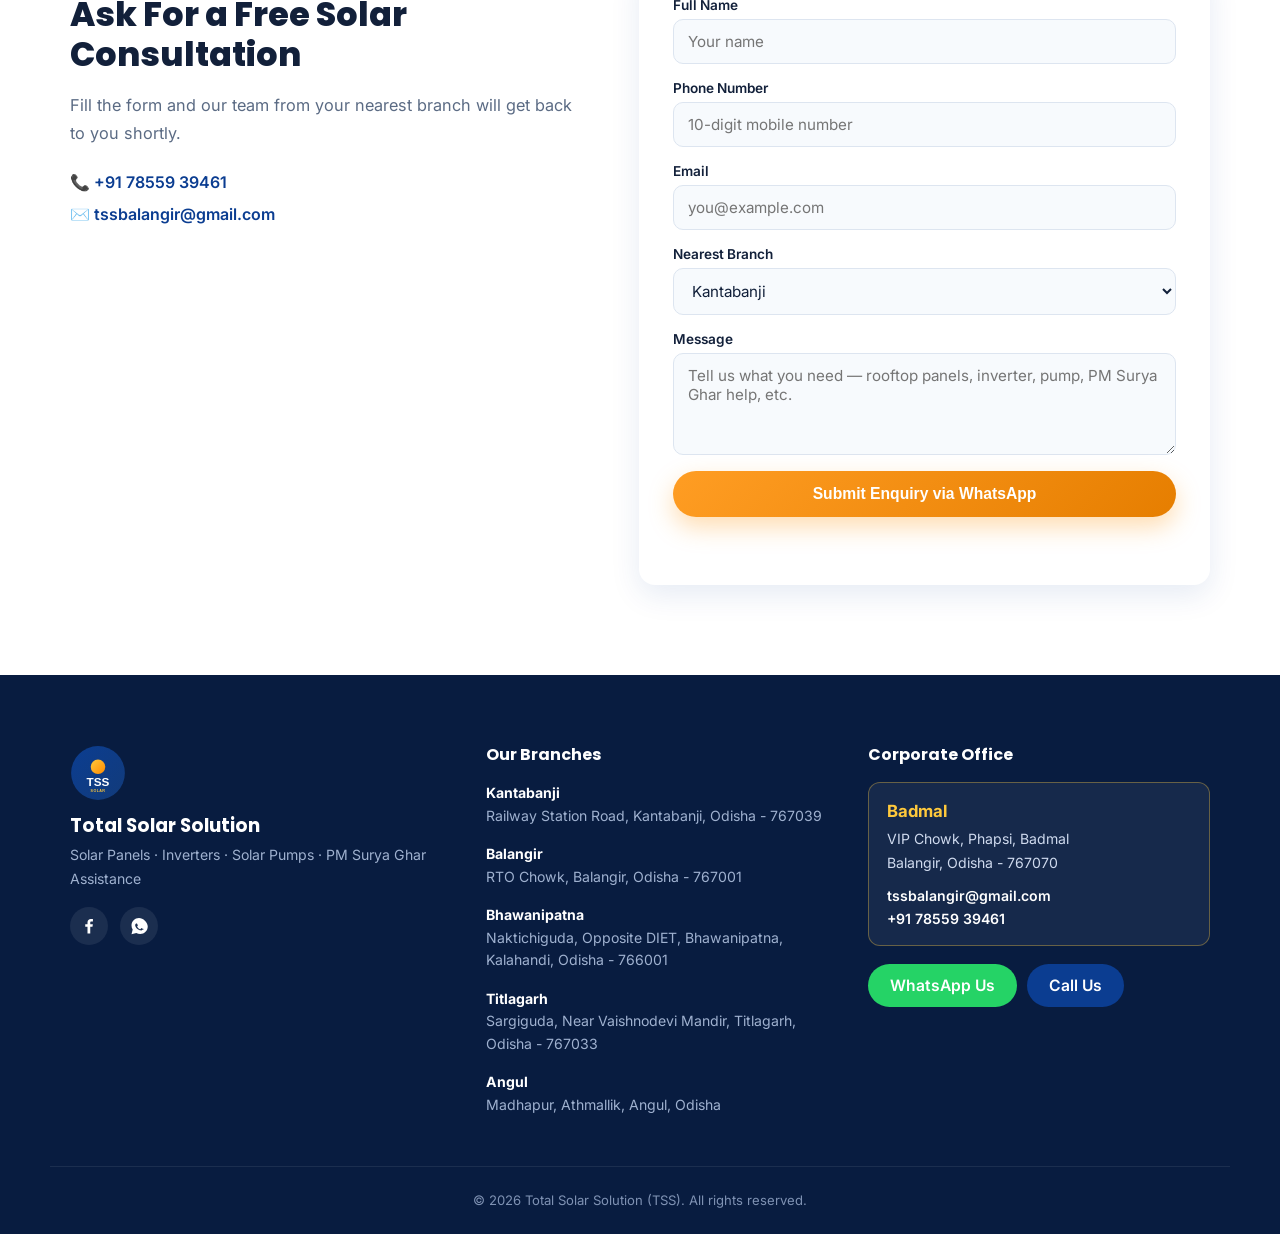
==== commit 77764b50: "Update subsidy figure to 1,38,000; hero CTA now links to PM Surya Ghar page; rename Learn More to Ge" ====
--- a/index.html
+++ b/index.html
@@ -75,7 +75,7 @@
         Wherever you are, TSS is near you.
       </p>
       <div class="hero-cta-row">
-        <a href="#enquiry" class="btn btn-primary">Get a Free Quote</a>
+        <a href="pm-surya-ghar.html" class="btn btn-primary">PM Surya Ghar Yojana</a>
         <a href="#gallery" class="btn btn-ghost">See Our Work</a>
       </div>
       <div class="city-chip-row">
@@ -154,13 +154,13 @@
         solar scheme — so you save more and pay less, right from day one.
       </p>
       <ul class="scheme-points">
-        <li><strong>Up to ₹78,000</strong> central subsidy — ₹30,000/kW for the first 2kW and ₹18,000 for the 3rd kW.</li>
+        <li><strong>Up to ₹1,38,000</strong> central subsidy — ₹30,000/kW for the first 2kW and ₹18,000 for the 3rd kW.</li>
         <li><strong>Up to 300 units</strong> of free electricity every month for eligible households.</li>
         <li>Subsidy is <strong>credited directly</strong> to your bank account within 30 days of commissioning.</li>
         <li>Available for residential connections with sanctioned load up to <strong>10 kW</strong>.</li>
         <li>Applied through the official national portal, coordinated by MNRE via your local DISCOM.</li>
       </ul>
-      <a href="pm-surya-ghar.html" class="btn btn-primary" id="learnMoreBtn">Learn More</a>
+      <a href="pm-surya-ghar.html" class="btn btn-primary" id="learnMoreBtn">Get a Quote</a>
       <p class="scheme-disclaimer">Scheme details sourced from pmsuryaghar.gov.in — TSS assists with application &amp; installation only; final approval rests with the Government/DISCOM.</p>
     </div>
   </div>
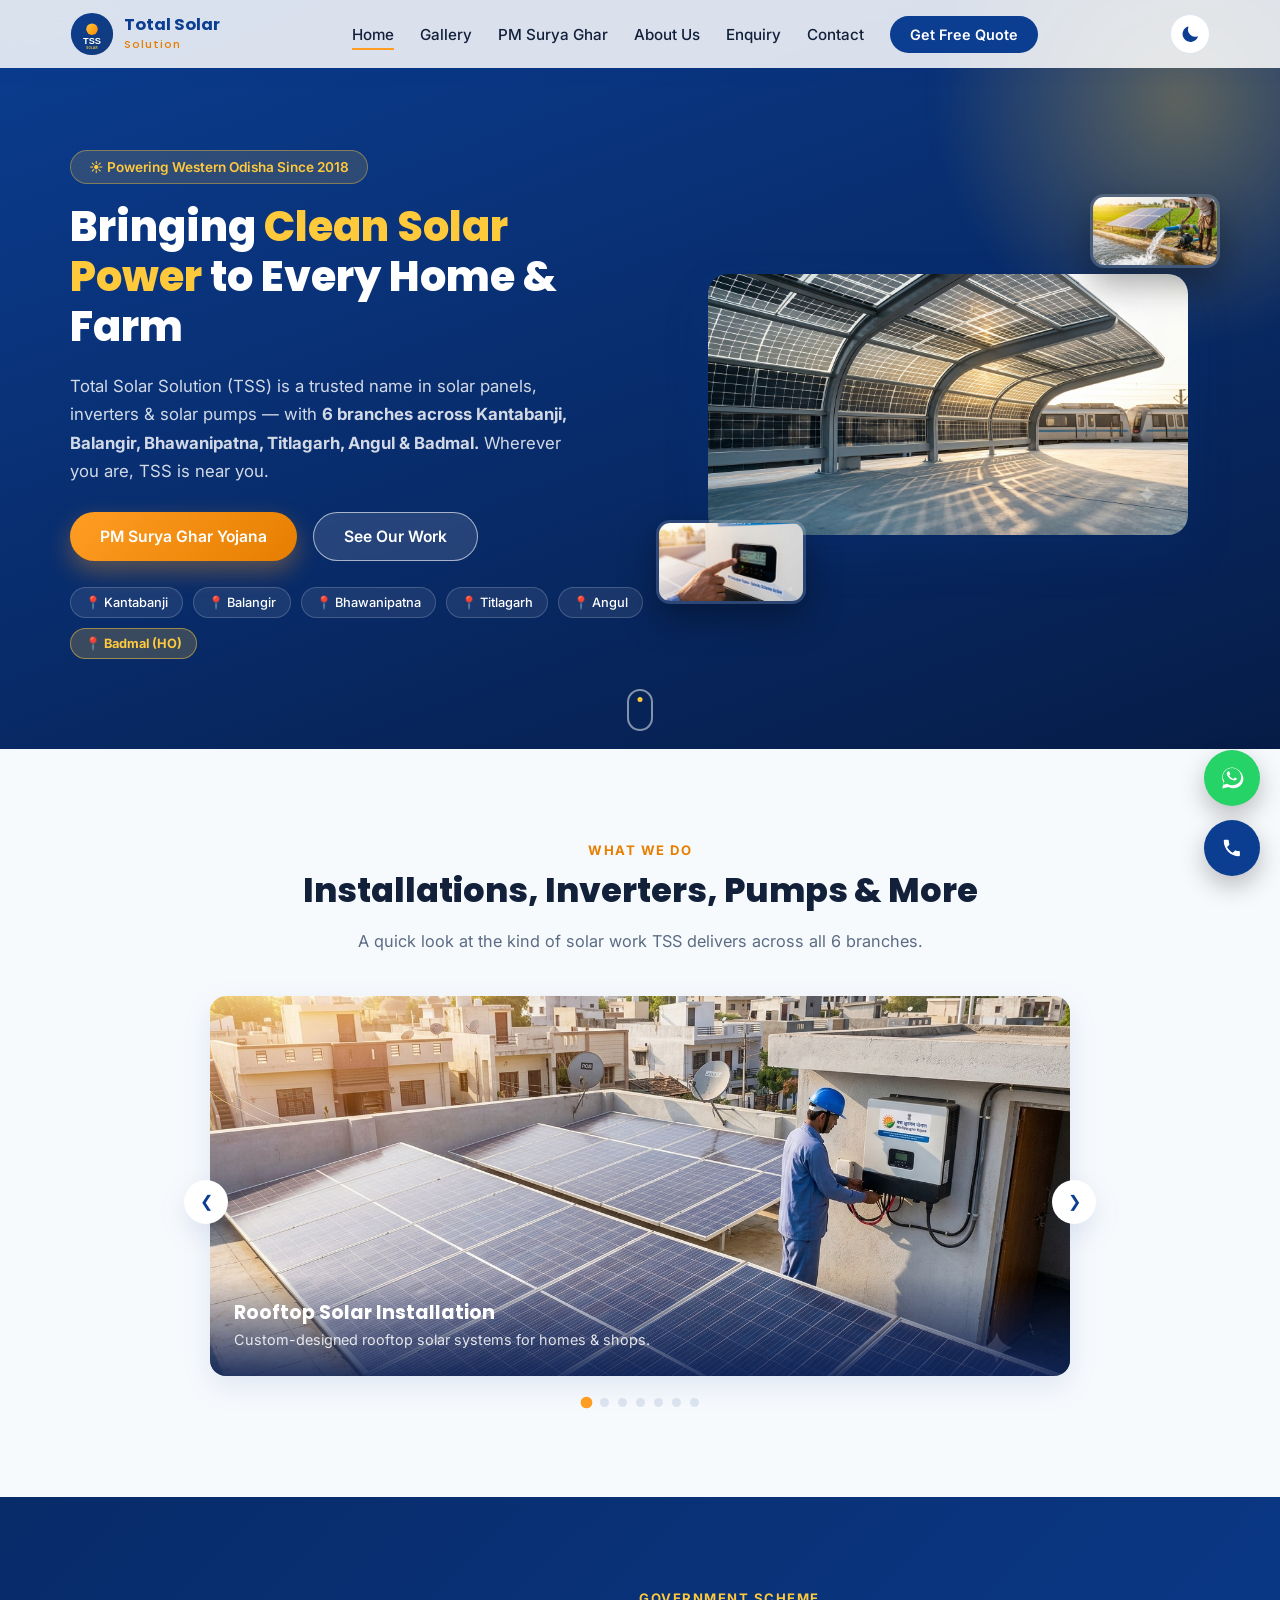
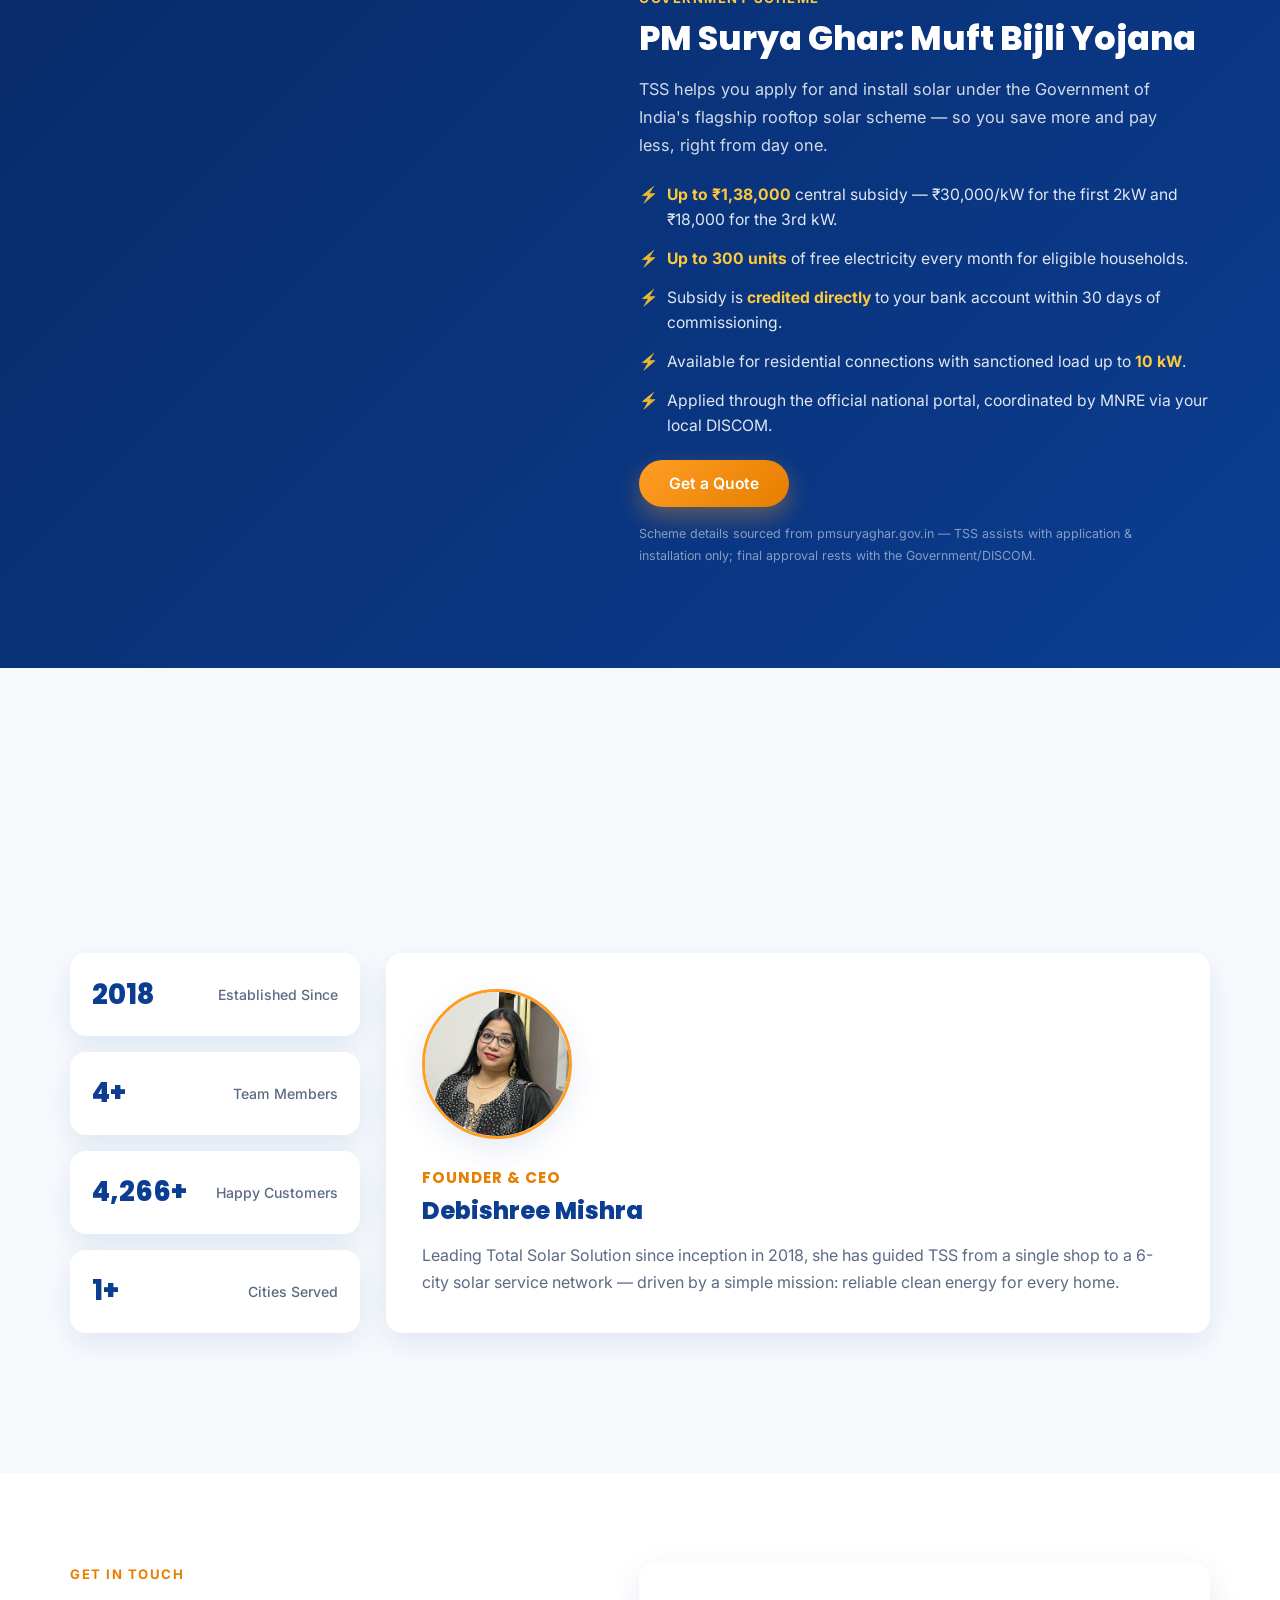
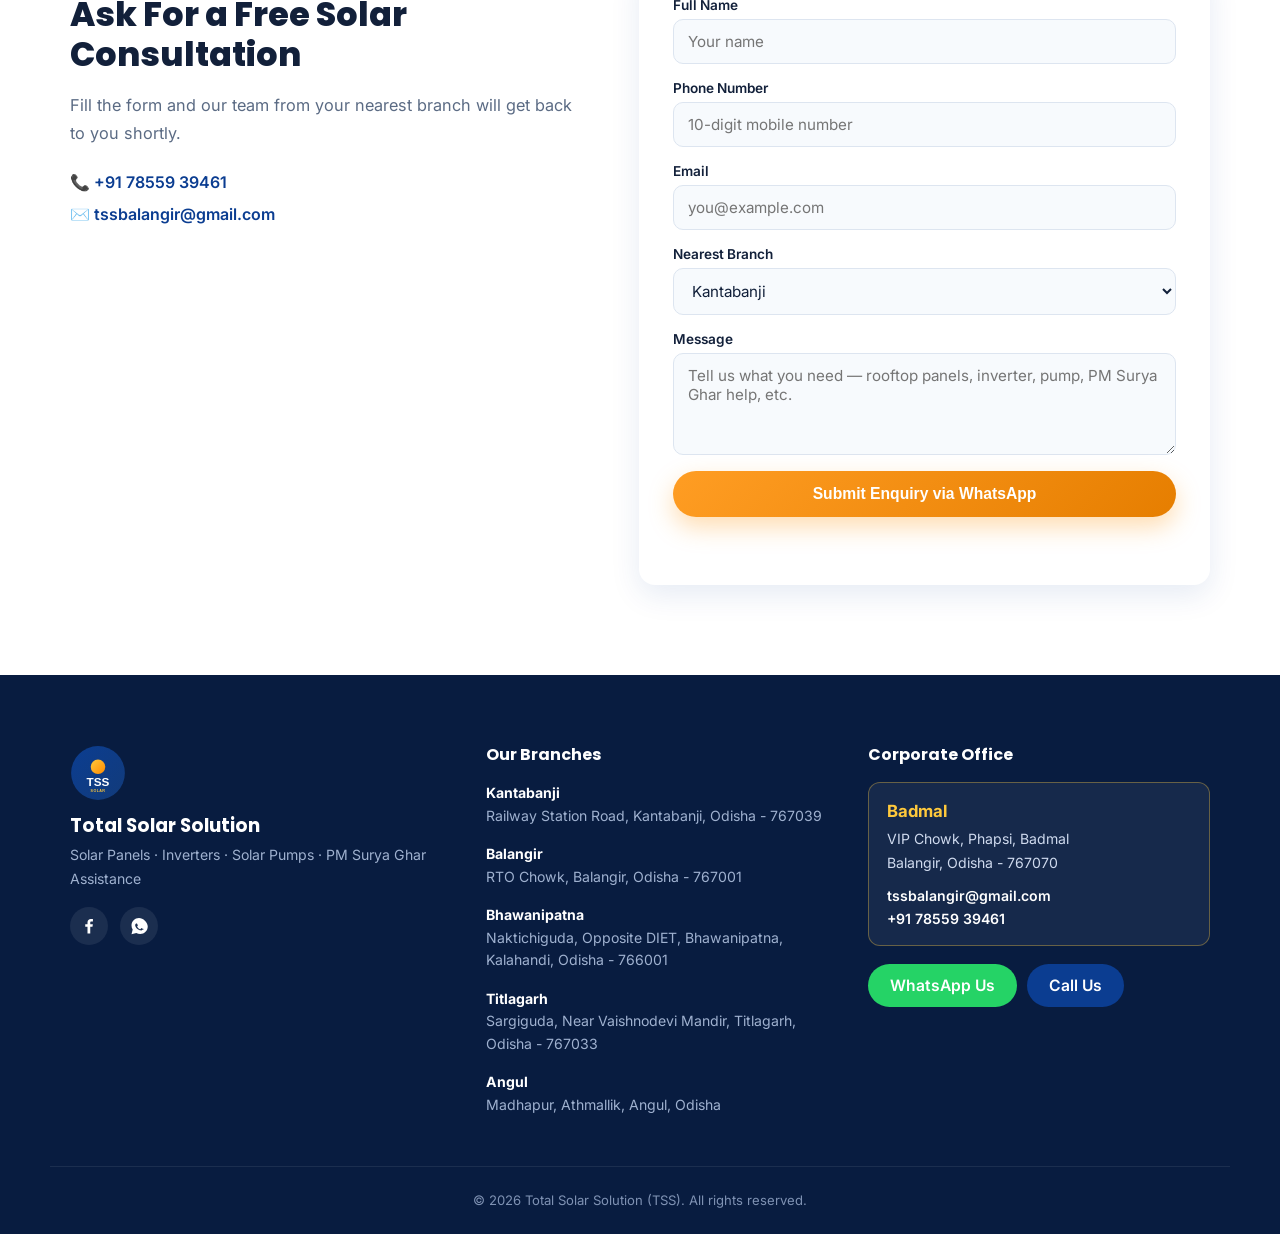
==== commit 4bd24eec: "Add Google Ads conversion tracking tag + fire conversion event on form submit" ====
--- a/index.html
+++ b/index.html
@@ -9,6 +9,14 @@
 <link rel="preconnect" href="https://fonts.googleapis.com">
 <link href="https://fonts.googleapis.com/css2?family=Poppins:wght@400;500;600;700;800&family=Inter:wght@400;500;600&display=swap" rel="stylesheet">
 <link rel="stylesheet" href="css/style.css">
+<!-- Google tag (gtag.js) -->
+<script async src="https://www.googletagmanager.com/gtag/js?id=AW-18328387983"></script>
+<script>
+  window.dataLayer = window.dataLayer || [];
+  function gtag(){dataLayer.push(arguments);}
+  gtag('js', new Date());
+  gtag('config', 'AW-18328387983');
+</script>
 </head>
 <body>
 
